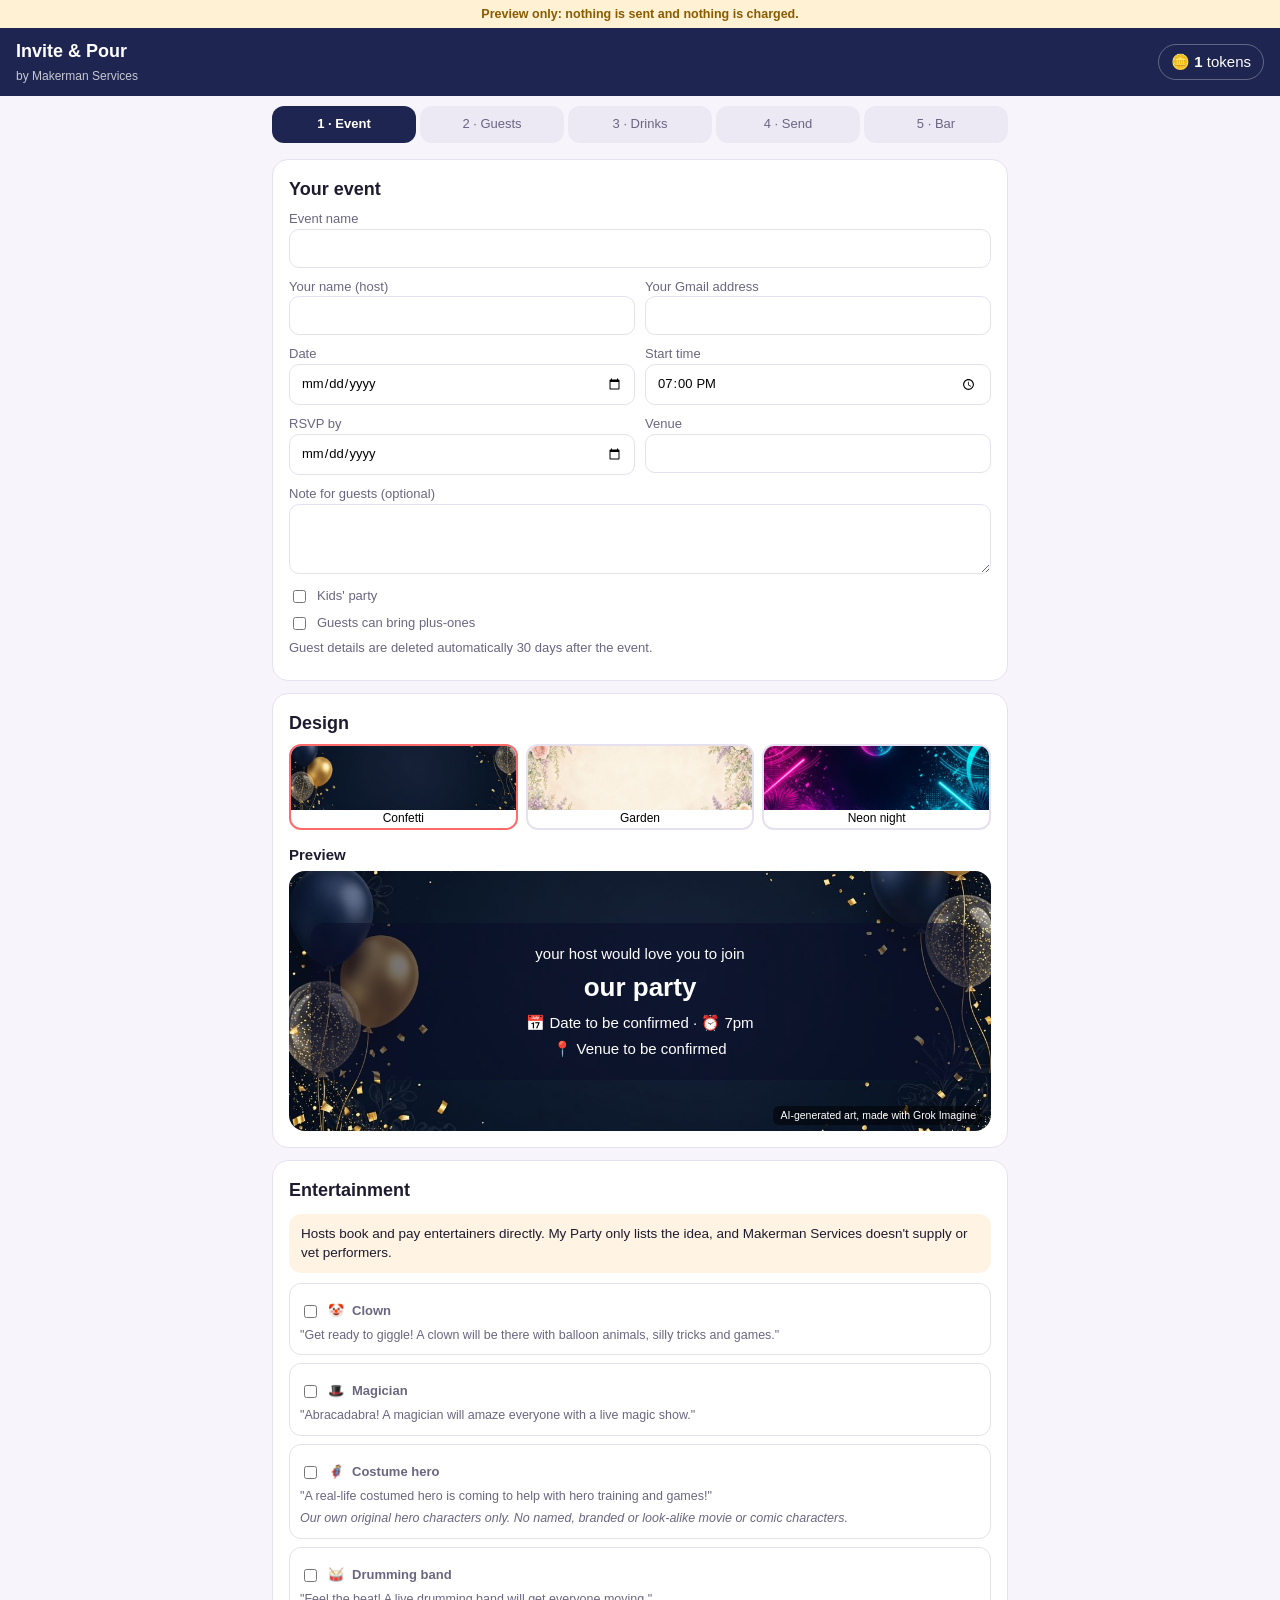
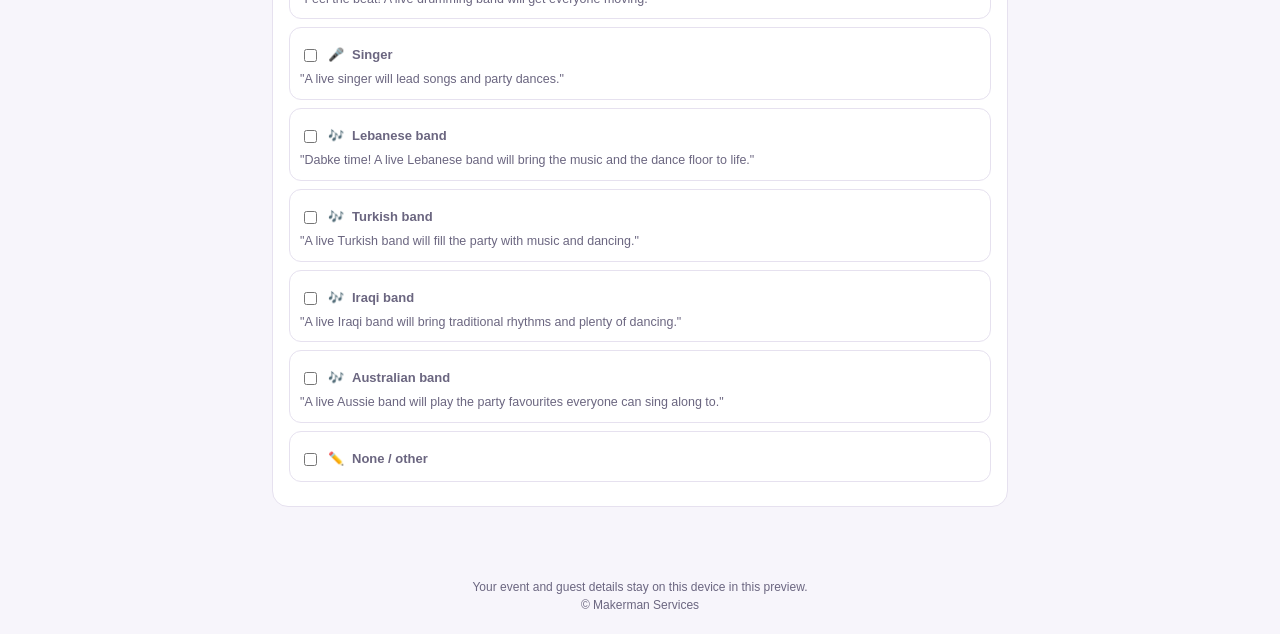
==== index.html @ 51884626 "Preview-only static site (no secrets, noindex, Preview only banner, payments stubbed, sending disabl" ====
<!doctype html>
<html lang="en-AU">
<head>
<meta charset="utf-8">
<meta name="viewport" content="width=device-width, initial-scale=1, viewport-fit=cover">
<meta name="robots" content="noindex,nofollow,noarchive">
<meta name="theme-color" content="#1E2550">
<title>Invite &amp; Pour by Makerman Services: party invitations, RSVPs and drink coupons</title>
<link rel="stylesheet" href="style.css">
</head>
<body>
<div class="pv" data-testid="preview-banner">Preview only: nothing is sent and nothing is charged.</div>
<header class="top"><div class="brand"><strong id="appName">Invite &amp; Pour</strong><span id="appBrand">by Makerman Services</span></div><button class="wallet" id="walletBtn" data-testid="wallet">🪙 <b id="tokBal">0</b> tokens</button></header>
<nav class="tabs" id="tabs">
  <button data-tab="event" class="on">1 · Event</button><button data-tab="guests">2 · Guests</button><button data-tab="drinks">3 · Drinks</button><button data-tab="send">4 · Send</button><button data-tab="bar">5 · Bar</button>
</nav>
<main id="app"></main>
<div id="modal" class="modal" hidden><div class="sheet"><button class="x" data-close aria-label="Close">×</button><div id="modalBody"></div></div></div>
<div id="toast" class="toast" hidden></div>
<footer class="foot">Your event and guest details stay on this device in this preview.<br>© Makerman Services</footer>
<script src="config.js"></script>
<script src="copy.js"></script>
<script src="app.js"></script>
</body>
</html>
---- style.css ----
:root{--bg:#F7F5FB;--card:#fff;--ink:#1E1B2E;--soft:#6B6680;--line:#E6E1EF;--navy:#1E2550;--gold:#D4AF37;--coral:#FF6B6B;--teal:#2A8C8C;--r:16px}
[hidden]{display:none!important}*{box-sizing:border-box}html,body{margin:0}
body{background:var(--bg);color:var(--ink);font:15px/1.45 -apple-system,BlinkMacSystemFont,"Segoe UI",Roboto,Arial,sans-serif}
.pv{background:#FFF1D4;color:#8A5B00;text-align:center;font-size:12.5px;padding:5px 8px;font-weight:700}
.top{position:sticky;top:0;z-index:5;display:flex;justify-content:space-between;align-items:center;padding:10px 16px;background:var(--navy);color:#fff}
.brand strong{display:block;font-size:18px}.brand span{font-size:12px;opacity:.75}
.wallet{border:1px solid rgba(255,255,255,.3);background:transparent;color:#fff;border-radius:999px;padding:6px 12px;font:inherit;cursor:pointer}
.tabs{display:flex;gap:4px;max-width:760px;margin:10px auto 0;padding:0 12px;overflow-x:auto}.tabs button{flex:1;border:0;background:#ECE8F4;border-radius:12px;padding:9px 6px;font:inherit;font-size:13px;color:var(--soft);cursor:pointer;white-space:nowrap}.tabs button.on{background:var(--navy);color:#fff;font-weight:700}
main{max-width:760px;margin:0 auto;padding:4px 12px 40px}
.card{background:var(--card);border:1px solid var(--line);border-radius:var(--r);padding:16px;margin:12px 0}
h1{font-size:24px;margin:.2em 0}h2{font-size:18px;margin:0 0 8px}h3{font-size:15px;margin:14px 0 6px}
label{display:block;font-size:13px;color:var(--soft);margin:8px 0 2px}
input,textarea,select{width:100%;padding:9px 11px;border:1px solid var(--line);border-radius:10px;font:inherit;background:#fff}
textarea{min-height:70px}
.grid2{display:grid;grid-template-columns:1fr 1fr;gap:0 10px}
.btn{border:0;border-radius:999px;padding:10px 16px;background:var(--coral);color:#fff;font:inherit;font-weight:700;cursor:pointer}.btn.alt{background:#fff;color:var(--navy);border:1.5px solid var(--line)}.btn.small{padding:6px 12px;font-size:13px}.btn:disabled{opacity:.45;cursor:not-allowed}
.row{display:flex;gap:8px;align-items:center;flex-wrap:wrap}.mt{margin-top:10px}
.hint{color:var(--soft);font-size:13px;margin:6px 0}
.note{background:#EEF7F5;border-radius:12px;padding:10px 12px;margin:10px 0;font-size:13.5px}.note.warm{background:#FFF3E3}.note.safe{background:#EEF2FA}
.seg{display:flex;background:#ECE8F4;border-radius:12px;padding:4px;gap:4px;flex-wrap:wrap}.seg button{flex:1;border:0;background:transparent;border-radius:9px;padding:8px 6px;font:inherit;font-size:13px;color:var(--soft);cursor:pointer}.seg button.on{background:#fff;color:var(--ink);font-weight:700}.seg button:disabled{opacity:.4}
.seg button.on.yes{background:#DDF4EE;color:#16705F}.seg button.on.no{background:#FBE1E1;color:#A33}.seg button.on.maybe{background:#FFF1D4;color:#8A5B00}
.g{border:1px solid var(--line);border-radius:12px;padding:10px;margin:8px 0}.g .top2{display:flex;justify-content:space-between;gap:8px}.g small{color:var(--soft)}
.designs{display:grid;grid-template-columns:repeat(3,1fr);gap:8px}.designs button{border:2px solid var(--line);border-radius:12px;padding:0;overflow:hidden;background:#fff;cursor:pointer;font:inherit;font-size:12px}.designs button.on{border-color:var(--coral)}.designs .sw{height:64px;background-size:cover;background-position:center}
.inv{position:relative;border-radius:16px;overflow:hidden;color:#fff;text-align:center;padding:38px 22px;background-size:cover;background-position:center;min-height:260px;display:flex;flex-direction:column;justify-content:center}
.inv .pane{background:rgba(10,14,40,.55);border-radius:14px;padding:16px}.inv h1{font-size:26px;margin:0 0 6px}.inv p{margin:4px 0}
.d-confetti{background-image:url(img/invite-confetti.jpg)}.d-garden{background:radial-gradient(circle at 20% 20%,#FAD4E1,transparent 40%),radial-gradient(circle at 80% 80%,#D8EFD2,transparent 45%),#F5EFE3;color:#3B3A2E}.d-garden .pane{background:rgba(255,255,255,.75)}
.d-neon{background:radial-gradient(circle at 15% 25%,#FF2E93 0,transparent 35%),radial-gradient(circle at 85% 75%,#19E3D1 0,transparent 35%),#120A24}
.coupon{border:2px dashed var(--gold);border-radius:12px;padding:10px;margin:8px 0;background:#FFFBEF;font-size:13.5px}.coupon.ck{background:#EAF6F6;border-color:var(--teal)}
pre{white-space:pre-wrap;font-size:12px;background:#F4F2F8;border-radius:10px;padding:10px}
.toast{position:fixed;left:50%;bottom:24px;transform:translateX(-50%);background:var(--navy);color:#fff;padding:9px 16px;border-radius:999px;font-size:14px;z-index:30}
.modal{position:fixed;inset:0;background:rgba(0,0,0,.4);display:flex;align-items:flex-end;justify-content:center;z-index:20}.sheet{background:#fff;border-radius:18px 18px 0 0;max-width:620px;width:100%;max-height:88vh;overflow:auto;padding:18px;position:relative}.x{position:absolute;right:10px;top:6px;border:0;background:none;font-size:26px;cursor:pointer}
table{width:100%;border-collapse:collapse;font-size:13px}td,th{border-bottom:1px solid var(--line);padding:6px 4px;text-align:left}
.foot{text-align:center;color:var(--soft);font-size:12px;padding:20px}
.linkb{border:0;background:none;color:var(--coral);font-weight:700;padding:0;text-decoration:underline;cursor:pointer;font:inherit}
.inv{position:relative}.artlabel{position:absolute;right:8px;bottom:6px;font-size:10.5px;background:rgba(0,0,0,.5);color:#fff;padding:2px 7px;border-radius:6px}
.cpn{position:relative;border-radius:14px;overflow:hidden;background-size:cover;background-position:center;min-height:150px;display:flex;align-items:center;justify-content:center;padding:18px 18px 26px;margin:8px 0}
.cpt{background:rgba(255,255,255,.88);color:#1E1B2E;border-radius:10px;padding:10px 12px;font-size:13px;max-width:92%;text-align:center;font-weight:600}
.emo{font-size:30px;margin-bottom:8px}.sw{display:flex;align-items:center;justify-content:center;font-size:26px}.chip{display:inline-flex;gap:6px;align-items:center;border:1px solid var(--line);border-radius:999px;padding:5px 10px;margin:0;color:var(--ink);font-size:13px;background:#fff}
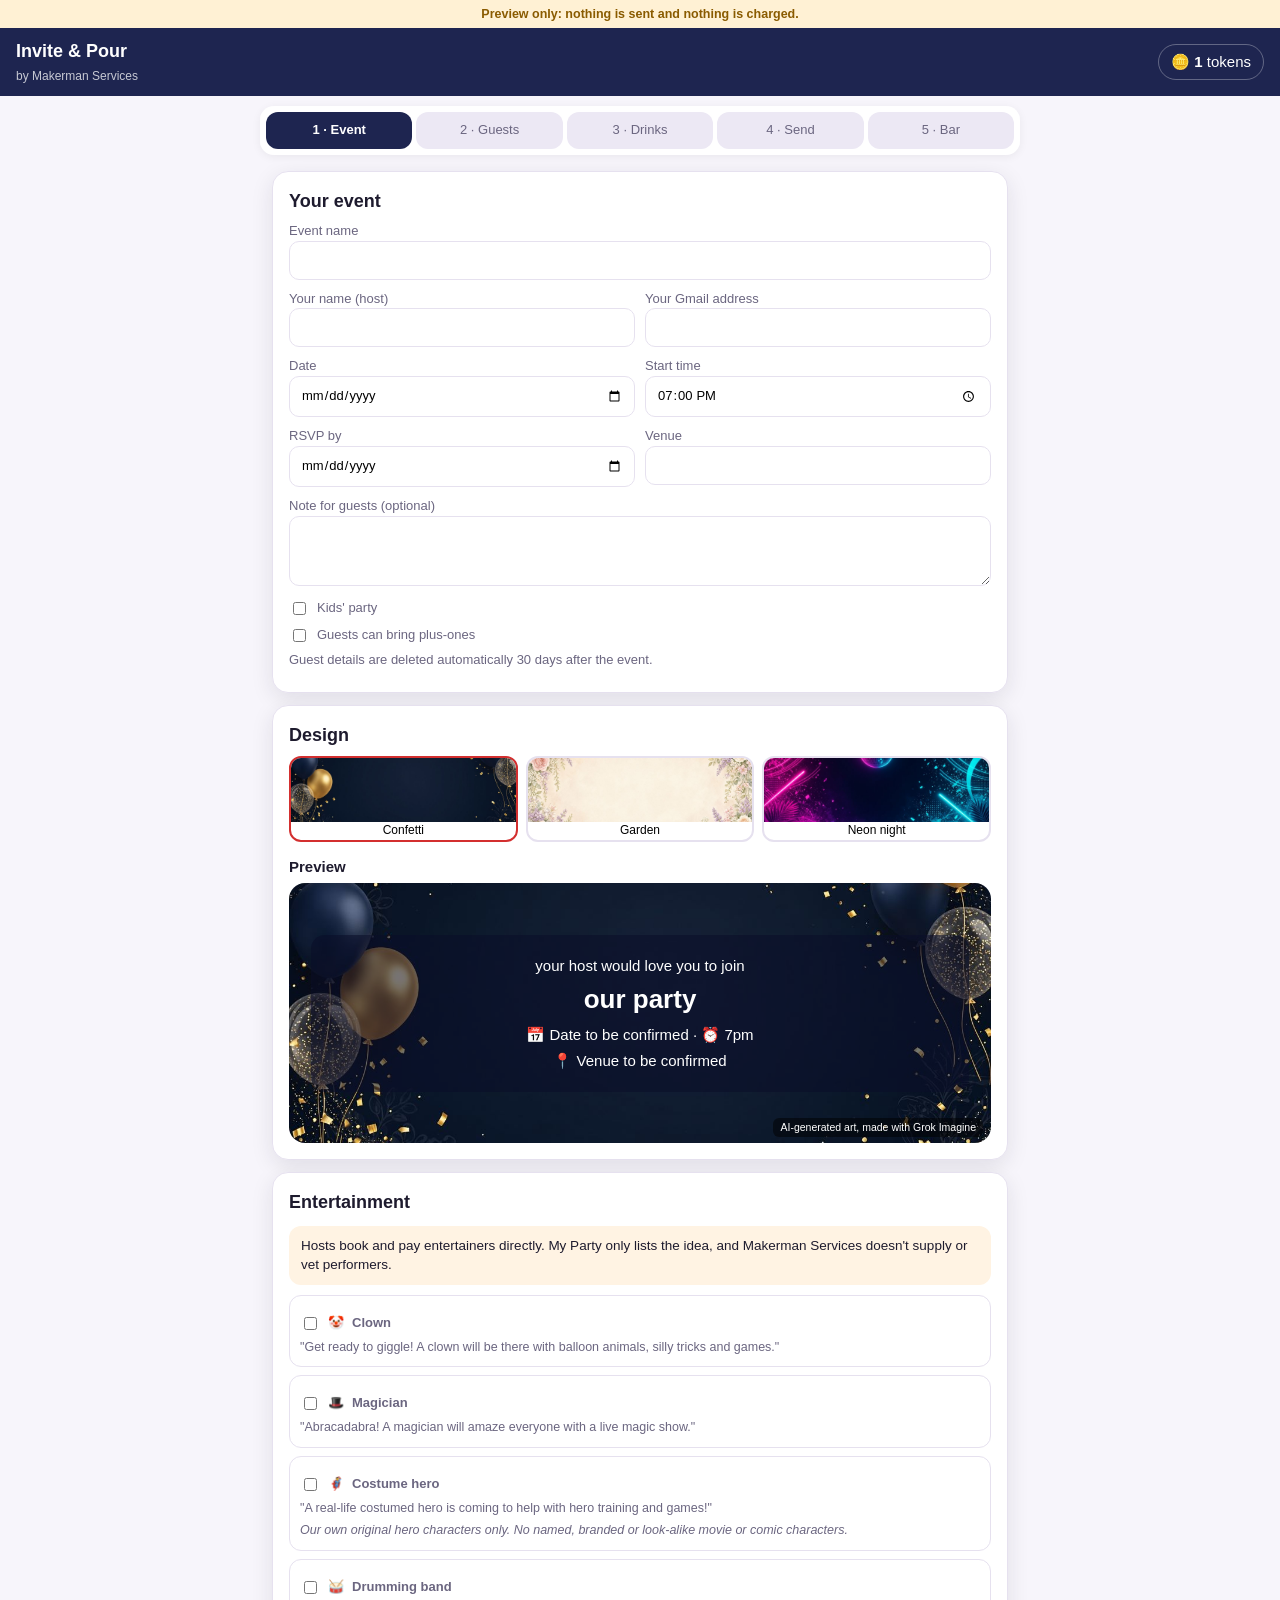
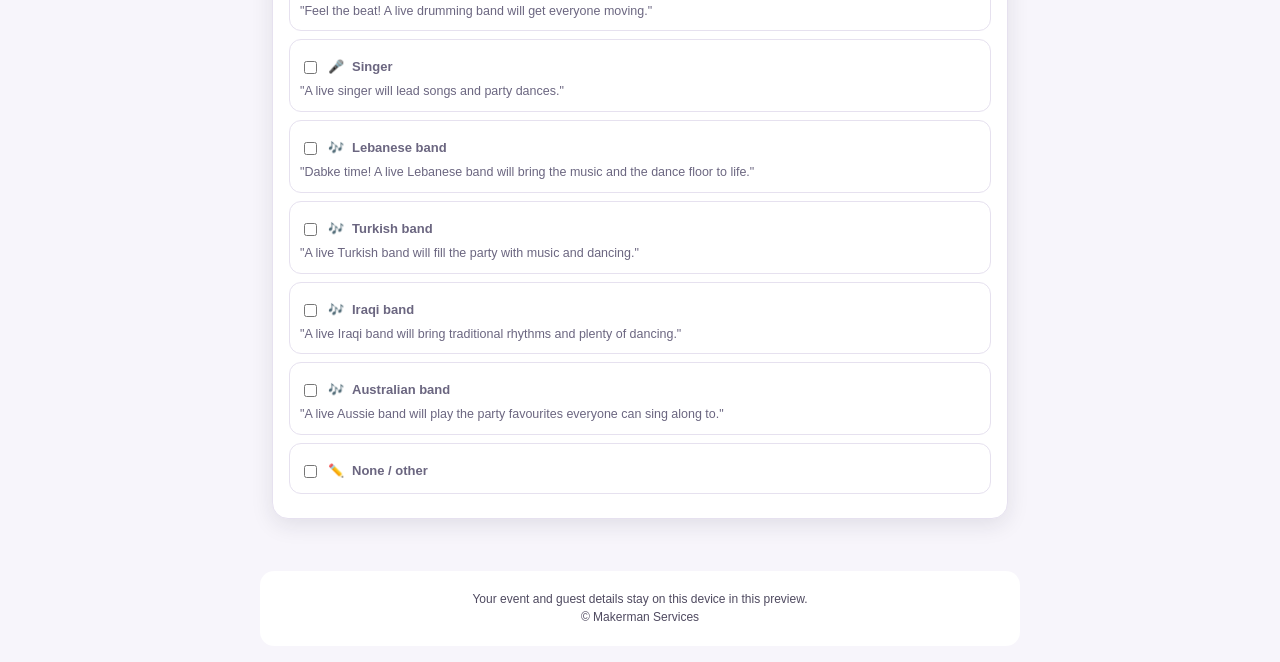
==== commit 7584aa62: "Sync preview: Legal kids copy edits + page background art layer" ====
--- a/index.html
+++ b/index.html
@@ -9,6 +9,8 @@
 <link rel="stylesheet" href="style.css">
 </head>
 <body>
+<div id="pageBg" class="page-bg" aria-hidden="true"></div><div class="page-fade" aria-hidden="true"></div>
+<div class="layer">
 <div class="pv" data-testid="preview-banner">Preview only: nothing is sent and nothing is charged.</div>
 <header class="top"><div class="brand"><strong id="appName">Invite &amp; Pour</strong><span id="appBrand">by Makerman Services</span></div><button class="wallet" id="walletBtn" data-testid="wallet">🪙 <b id="tokBal">0</b> tokens</button></header>
 <nav class="tabs" id="tabs">
@@ -17,7 +19,8 @@
 <main id="app"></main>
 <div id="modal" class="modal" hidden><div class="sheet"><button class="x" data-close aria-label="Close">×</button><div id="modalBody"></div></div></div>
 <div id="toast" class="toast" hidden></div>
-<footer class="foot">Your event and guest details stay on this device in this preview.<br>© Makerman Services</footer>
+<footer class="foot">Your event and guest details stay on this device in this preview.<br>© Makerman Services<br><small id="pageArtLabel" data-testid="page-art-label" hidden></small></footer>
+</div>
 <script src="config.js"></script>
 <script src="copy.js"></script>
 <script src="app.js"></script>
--- a/style.css
+++ b/style.css
@@ -1,4 +1,4 @@
-:root{--bg:#F7F5FB;--card:#fff;--ink:#1E1B2E;--soft:#6B6680;--line:#E6E1EF;--navy:#1E2550;--gold:#D4AF37;--coral:#FF6B6B;--teal:#2A8C8C;--r:16px}
+:root{--bg:#F7F5FB;--card:#fff;--ink:#1E1B2E;--soft:#6B6680;--line:#E6E1EF;--navy:#1E2550;--gold:#D4AF37;--coral:#D32F2F;--teal:#2A8C8C;--r:16px}
 [hidden]{display:none!important}*{box-sizing:border-box}html,body{margin:0}
 body{background:var(--bg);color:var(--ink);font:15px/1.45 -apple-system,BlinkMacSystemFont,"Segoe UI",Roboto,Arial,sans-serif}
 .pv{background:#FFF1D4;color:#8A5B00;text-align:center;font-size:12.5px;padding:5px 8px;font-weight:700}
@@ -36,3 +36,12 @@
 .cpn{position:relative;border-radius:14px;overflow:hidden;background-size:cover;background-position:center;min-height:150px;display:flex;align-items:center;justify-content:center;padding:18px 18px 26px;margin:8px 0}
 .cpt{background:rgba(255,255,255,.88);color:#1E1B2E;border-radius:10px;padding:10px 12px;font-size:13px;max-width:92%;text-align:center;font-weight:600}
 .emo{font-size:30px;margin-bottom:8px}.sw{display:flex;align-items:center;justify-content:center;font-size:26px}.chip{display:inline-flex;gap:6px;align-items:center;border:1px solid var(--line);border-radius:999px;padding:5px 10px;margin:0;color:var(--ink);font-size:13px;background:#fff}
+
+/* page background art: fixed, behind everything, ignores clicks; content sits in a higher stacking layer on panels */
+.page-bg{position:fixed;inset:0;z-index:0;pointer-events:none;background-color:var(--bg);background-size:cover;background-position:center;background-repeat:no-repeat}
+.page-fade{position:fixed;inset:0;z-index:1;pointer-events:none;background:radial-gradient(ellipse at center,rgba(247,245,251,.78) 0,rgba(247,245,251,.45) 70%,rgba(247,245,251,.25) 100%)}
+.layer{position:relative;z-index:3}
+.tabs{background:rgba(255,255,255,.92);border-radius:14px;padding:6px;box-shadow:0 2px 10px rgba(0,0,0,.06)}
+.card{box-shadow:0 6px 22px rgba(30,27,46,.10)}
+.foot{background:rgba(255,255,255,.92);border-radius:14px;max-width:760px;margin:0 auto 16px;color:#4F4A60}
+.modal,.toast{z-index:40}
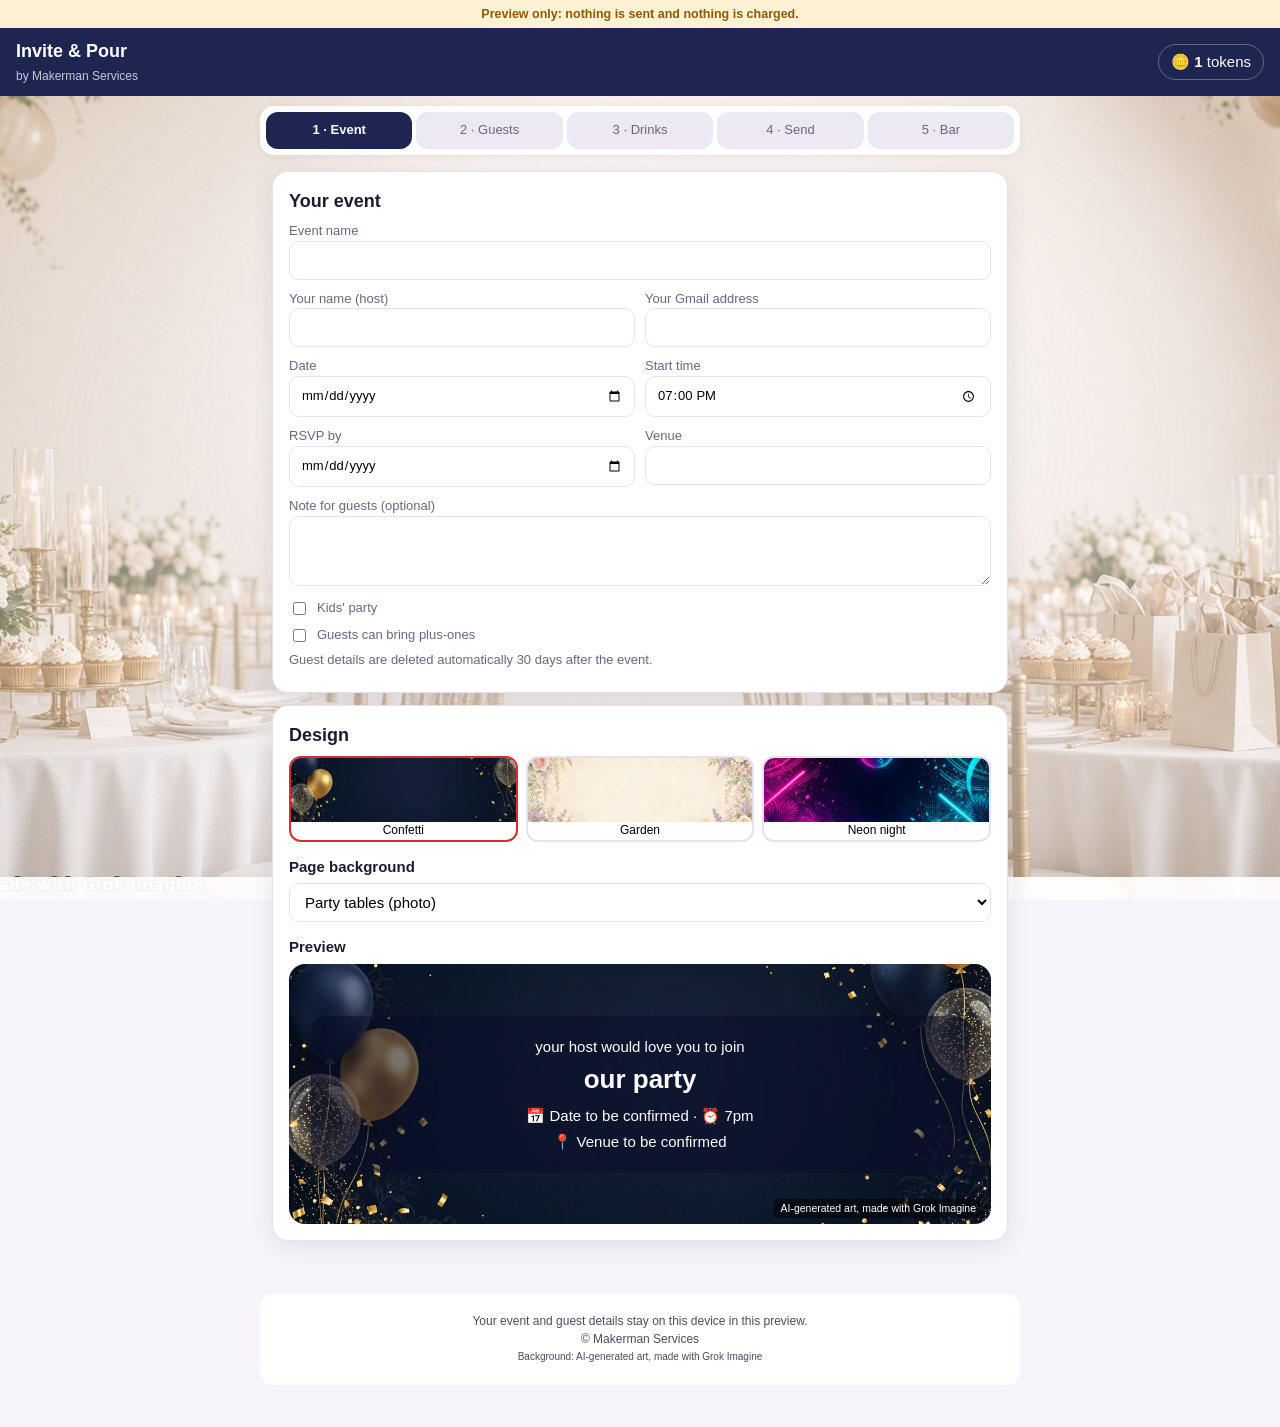
==== commit cab66bcf: "Sync preview: photo page backgrounds (kids, adult, seniors)" ====
--- a/index.html
+++ b/index.html
@@ -9,7 +9,7 @@
 <link rel="stylesheet" href="style.css">
 </head>
 <body>
-<div id="pageBg" class="page-bg" aria-hidden="true"></div><div class="page-fade" aria-hidden="true"></div>
+<div id="pageBg" class="page-bg" aria-hidden="true"></div><div class="page-fade" aria-hidden="true"></div><div id="pageCap" class="page-artlabel page-cap" data-testid="page-cap" aria-hidden="true" hidden></div>
 <div class="layer">
 <div class="pv" data-testid="preview-banner">Preview only: nothing is sent and nothing is charged.</div>
 <header class="top"><div class="brand"><strong id="appName">Invite &amp; Pour</strong><span id="appBrand">by Makerman Services</span></div><button class="wallet" id="walletBtn" data-testid="wallet">🪙 <b id="tokBal">0</b> tokens</button></header>
@@ -19,7 +19,7 @@
 <main id="app"></main>
 <div id="modal" class="modal" hidden><div class="sheet"><button class="x" data-close aria-label="Close">×</button><div id="modalBody"></div></div></div>
 <div id="toast" class="toast" hidden></div>
-<footer class="foot">Your event and guest details stay on this device in this preview.<br>© Makerman Services<br><small id="pageArtLabel" data-testid="page-art-label" hidden></small></footer>
+<footer class="foot">Your event and guest details stay on this device in this preview.<br>© Makerman Services<br><small id="pageArtLabel" data-testid="page-art-label" hidden></small><br><small id="pageArtNotice" data-testid="page-art-notice" hidden></small></footer>
 </div>
 <script src="config.js"></script>
 <script src="copy.js"></script>
--- a/style.css
+++ b/style.css
@@ -45,3 +45,6 @@
 .card{box-shadow:0 6px 22px rgba(30,27,46,.10)}
 .foot{background:rgba(255,255,255,.92);border-radius:14px;max-width:760px;margin:0 auto 16px;color:#4F4A60}
 .modal,.toast{z-index:40}
+.page-cap{position:fixed;left:0;right:0;bottom:0;z-index:2;pointer-events:none;text-align:center;font-size:11.5px;line-height:1.3;padding:4px 8px;background:rgba(255,255,255,.94);color:#3F3A4F}
+.page-cap[hidden]{display:none}
+body{padding-bottom:26px}
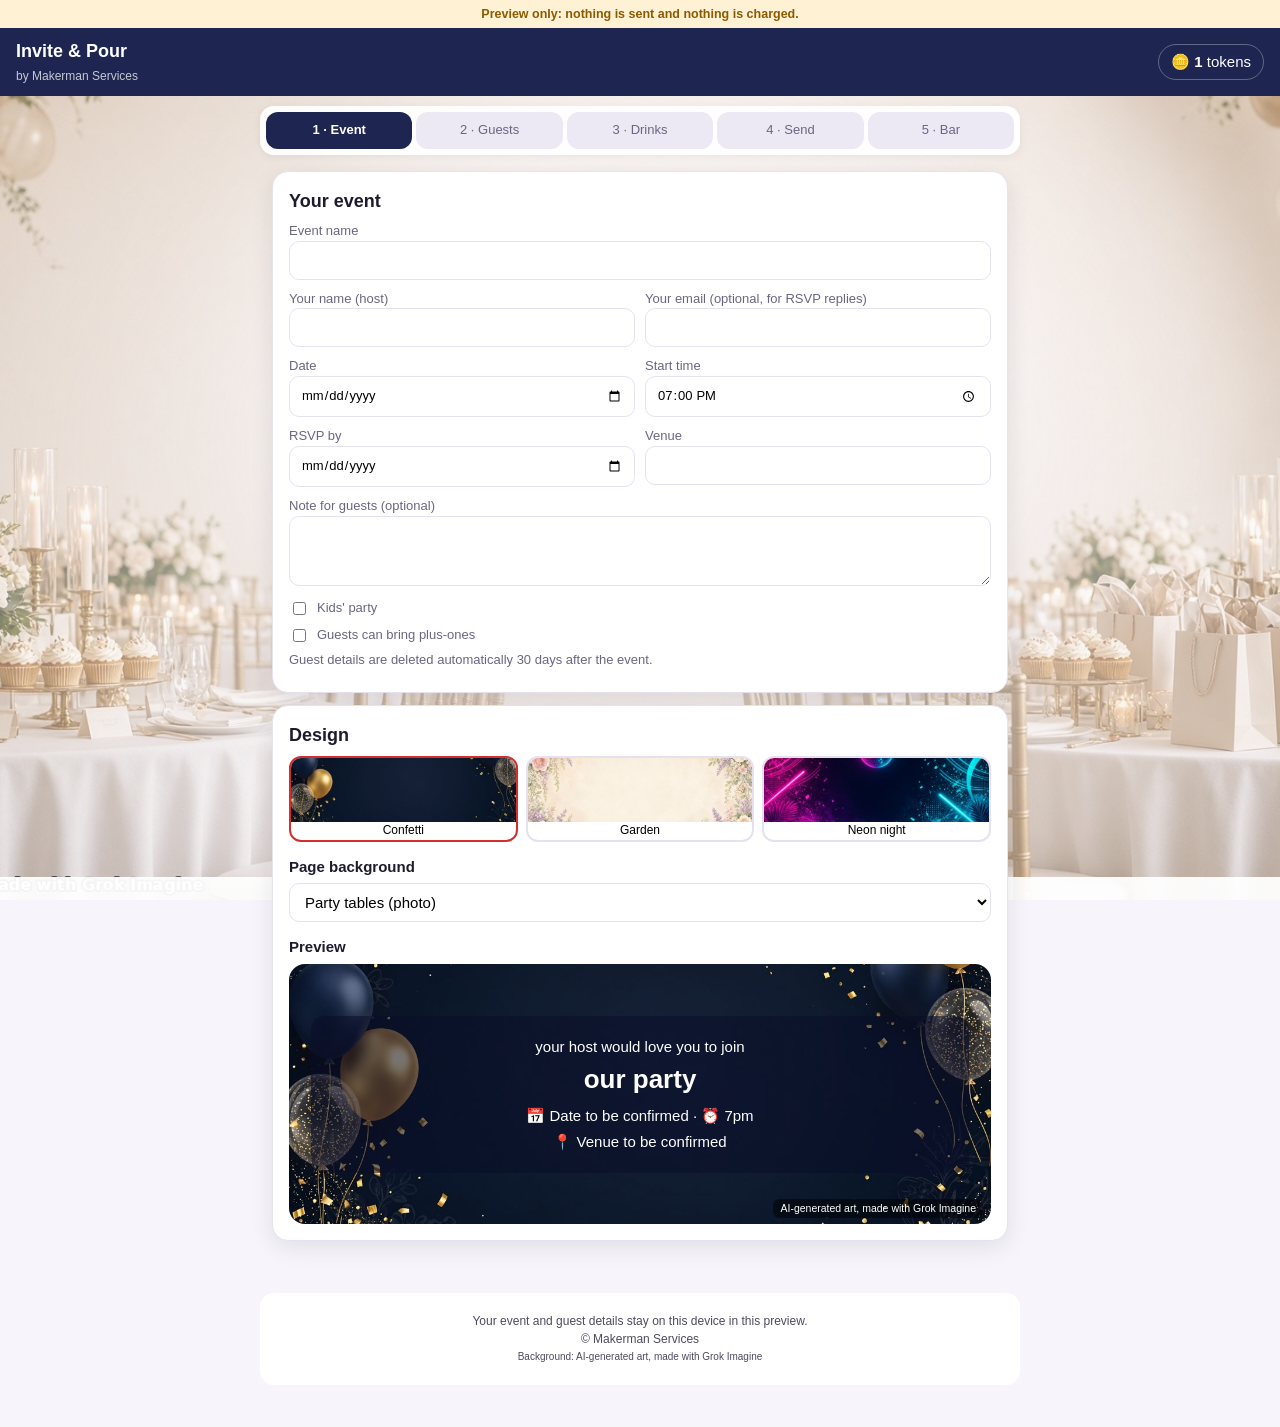
==== commit 2b9b9301: "Sync preview: RSVP with email -> QR one-use coupons, masked email, PNG download, Copy/Share invite l" ====
--- a/index.html
+++ b/index.html
@@ -21,6 +21,7 @@
 <div id="toast" class="toast" hidden></div>
 <footer class="foot">Your event and guest details stay on this device in this preview.<br>© Makerman Services<br><small id="pageArtLabel" data-testid="page-art-label" hidden></small><br><small id="pageArtNotice" data-testid="page-art-notice" hidden></small></footer>
 </div>
+<script src="vendor/qrcode.js"></script>
 <script src="config.js"></script>
 <script src="copy.js"></script>
 <script src="app.js"></script>
--- a/style.css
+++ b/style.css
@@ -48,3 +48,12 @@
 .page-cap{position:fixed;left:0;right:0;bottom:0;z-index:2;pointer-events:none;text-align:center;font-size:11.5px;line-height:1.3;padding:4px 8px;background:rgba(255,255,255,.94);color:#3F3A4F}
 .page-cap[hidden]{display:none}
 body{padding-bottom:26px}
+
+/* QR + coupon page */
+.qrbox{text-align:center;border:1px solid #E4E0EE;border-radius:14px;padding:12px;margin-top:12px;background:#fff}
+.qr img{width:240px;height:240px;max-width:100%;image-rendering:pixelated;background:#fff}
+.cwrap{margin:12px 0}.cwrap.used .cpn{filter:grayscale(1);opacity:.55}
+.cid{justify-content:space-between;align-items:center;margin-top:6px}
+.usedtag{display:inline-block;background:#3F3A4F;color:#fff;border-radius:8px;padding:4px 10px;letter-spacing:.08em}
+.err{color:#B3261E;font-weight:600;font-size:13px;margin:4px 0}
+.err[hidden]{display:none}
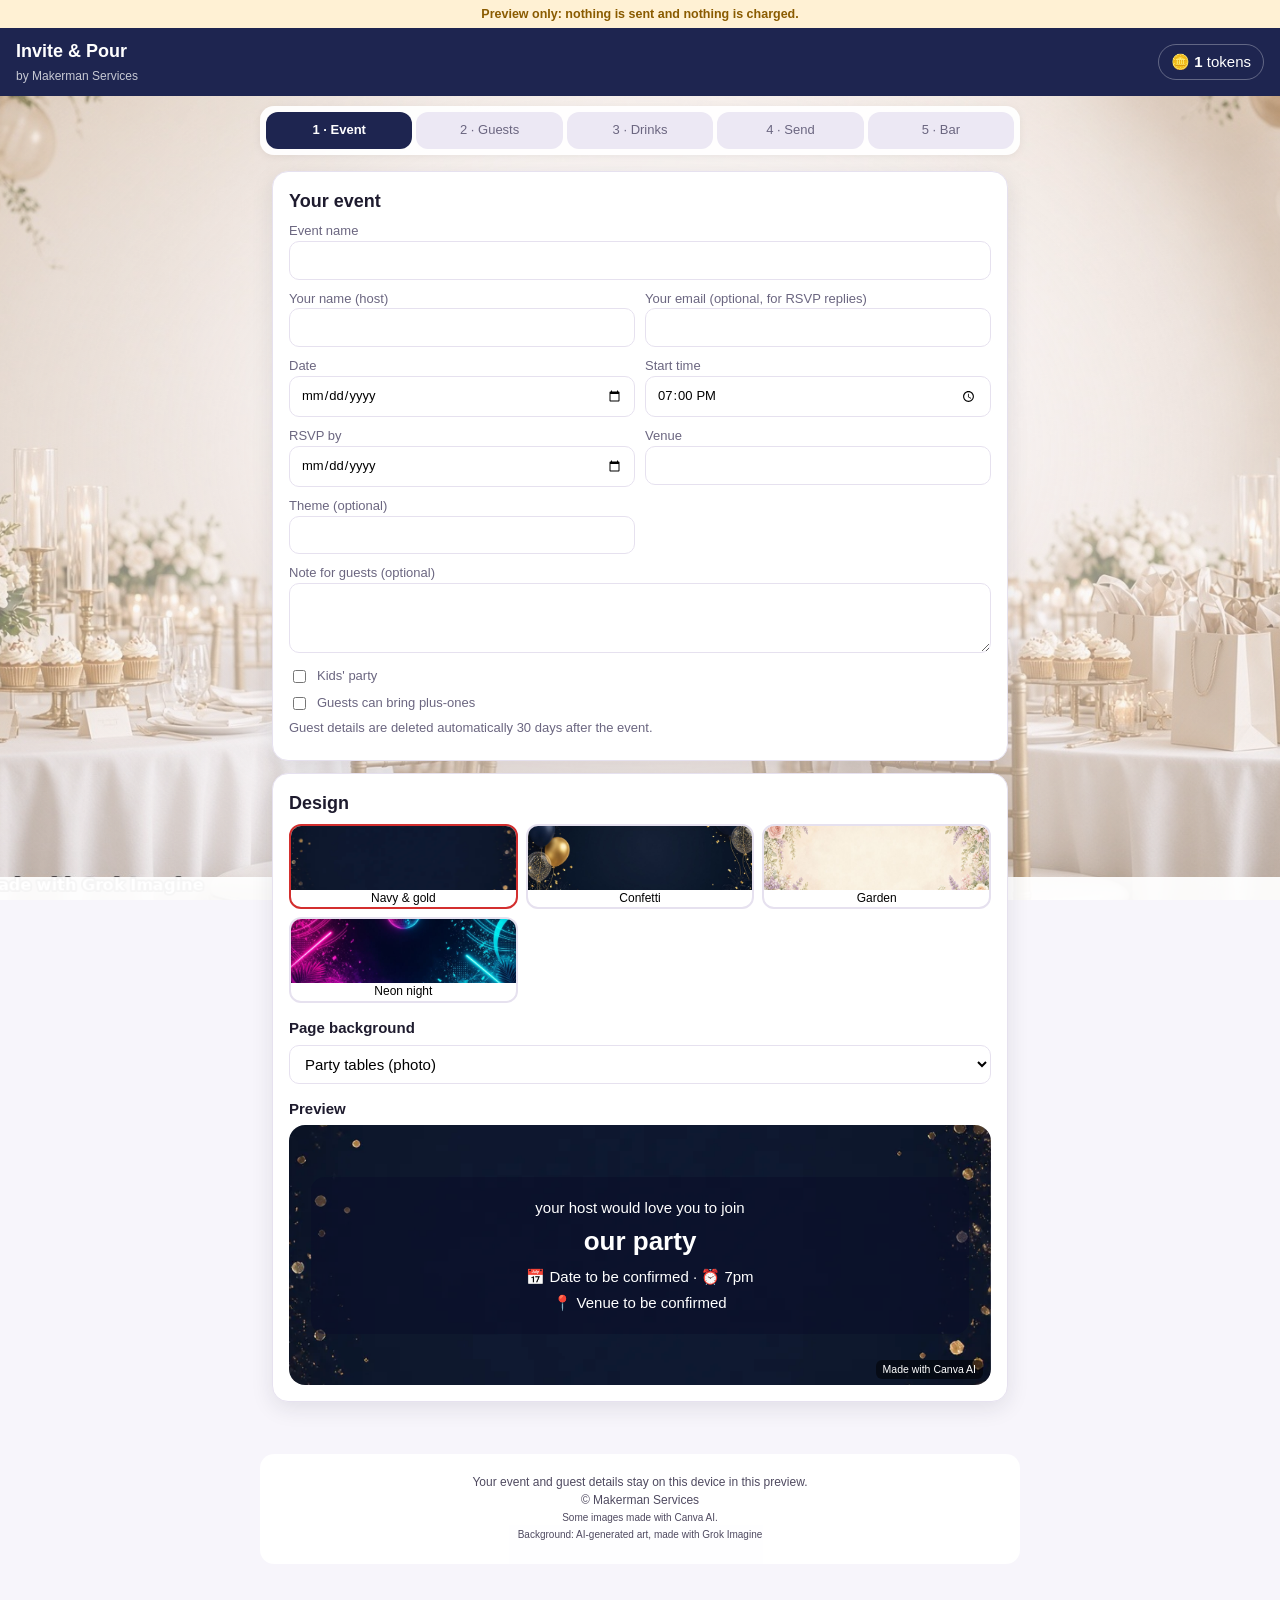
==== commit 204cb8b0: "Sync preview: Canva AI invite backgrounds (adult + kids) as defaults, Canva AI line, ART-SOURCES.md" ====
--- a/index.html
+++ b/index.html
@@ -19,7 +19,7 @@
 <main id="app"></main>
 <div id="modal" class="modal" hidden><div class="sheet"><button class="x" data-close aria-label="Close">×</button><div id="modalBody"></div></div></div>
 <div id="toast" class="toast" hidden></div>
-<footer class="foot">Your event and guest details stay on this device in this preview.<br>© Makerman Services<br><small id="pageArtLabel" data-testid="page-art-label" hidden></small><br><small id="pageArtNotice" data-testid="page-art-notice" hidden></small></footer>
+<footer class="foot">Your event and guest details stay on this device in this preview.<br>© Makerman Services<br><small data-testid="canva-credit">Some images made with Canva AI.</small><br><small id="pageArtLabel" data-testid="page-art-label" hidden></small><br><small id="pageArtNotice" data-testid="page-art-notice" hidden></small></footer>
 </div>
 <script src="vendor/qrcode.js"></script>
 <script src="config.js"></script>
--- a/style.css
+++ b/style.css
@@ -57,3 +57,4 @@
 .usedtag{display:inline-block;background:#3F3A4F;color:#fff;border-radius:8px;padding:4px 10px;letter-spacing:.08em}
 .err{color:#B3261E;font-weight:600;font-size:13px;margin:4px 0}
 .err[hidden]{display:none}
+.cpn.sp{background:linear-gradient(135deg,#5b2a86 0%,#b8487a 55%,#f2a65a 100%)}
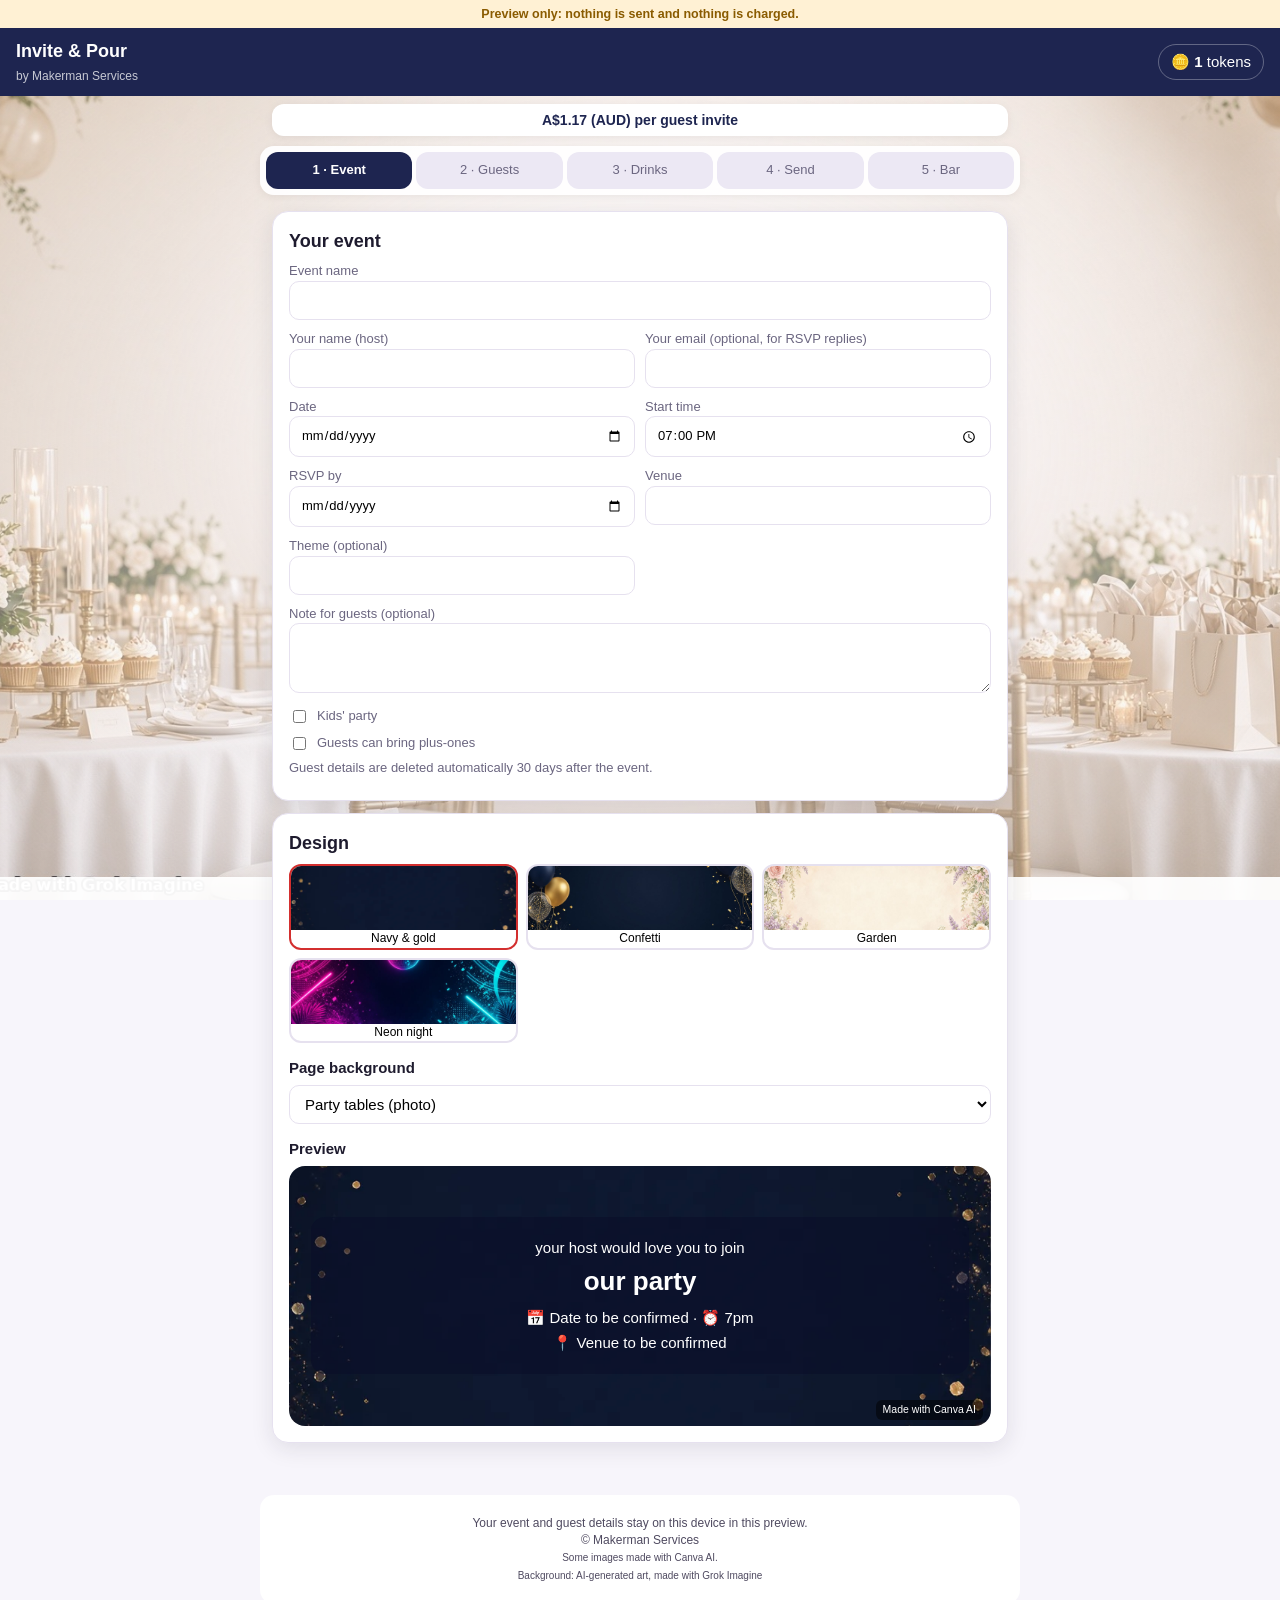
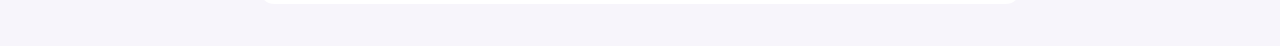
==== commit 8eb0bb75: "Sync preview: A$1.17 (AUD) per guest invite price line; kids' parties use Coupons instead of Bar" ====
--- a/index.html
+++ b/index.html
@@ -13,6 +13,7 @@
 <div class="layer">
 <div class="pv" data-testid="preview-banner">Preview only: nothing is sent and nothing is charged.</div>
 <header class="top"><div class="brand"><strong id="appName">Invite &amp; Pour</strong><span id="appBrand">by Makerman Services</span></div><button class="wallet" id="walletBtn" data-testid="wallet">🪙 <b id="tokBal">0</b> tokens</button></header>
+<p class="price-line" id="priceLine" data-testid="price-line">A$1.17 (AUD) per guest invite</p>
 <nav class="tabs" id="tabs">
   <button data-tab="event" class="on">1 · Event</button><button data-tab="guests">2 · Guests</button><button data-tab="drinks">3 · Drinks</button><button data-tab="send">4 · Send</button><button data-tab="bar">5 · Bar</button>
 </nav>
--- a/style.css
+++ b/style.css
@@ -1,6 +1,8 @@
 :root{--bg:#F7F5FB;--card:#fff;--ink:#1E1B2E;--soft:#6B6680;--line:#E6E1EF;--navy:#1E2550;--gold:#D4AF37;--coral:#D32F2F;--teal:#2A8C8C;--r:16px}
 [hidden]{display:none!important}*{box-sizing:border-box}html,body{margin:0}
 body{background:var(--bg);color:var(--ink);font:15px/1.45 -apple-system,BlinkMacSystemFont,"Segoe UI",Roboto,Arial,sans-serif}
+.price-line{max-width:736px;margin:8px auto 0;padding:6px 12px;text-align:center;font-weight:700;font-size:14px;color:var(--navy);background:#fff;border-radius:12px;box-shadow:0 2px 10px rgba(0,0,0,.06)}
+@media (max-width:760px){.price-line{margin:8px 12px 0}}
 .pv{background:#FFF1D4;color:#8A5B00;text-align:center;font-size:12.5px;padding:5px 8px;font-weight:700}
 .top{position:sticky;top:0;z-index:5;display:flex;justify-content:space-between;align-items:center;padding:10px 16px;background:var(--navy);color:#fff}
 .brand strong{display:block;font-size:18px}.brand span{font-size:12px;opacity:.75}
